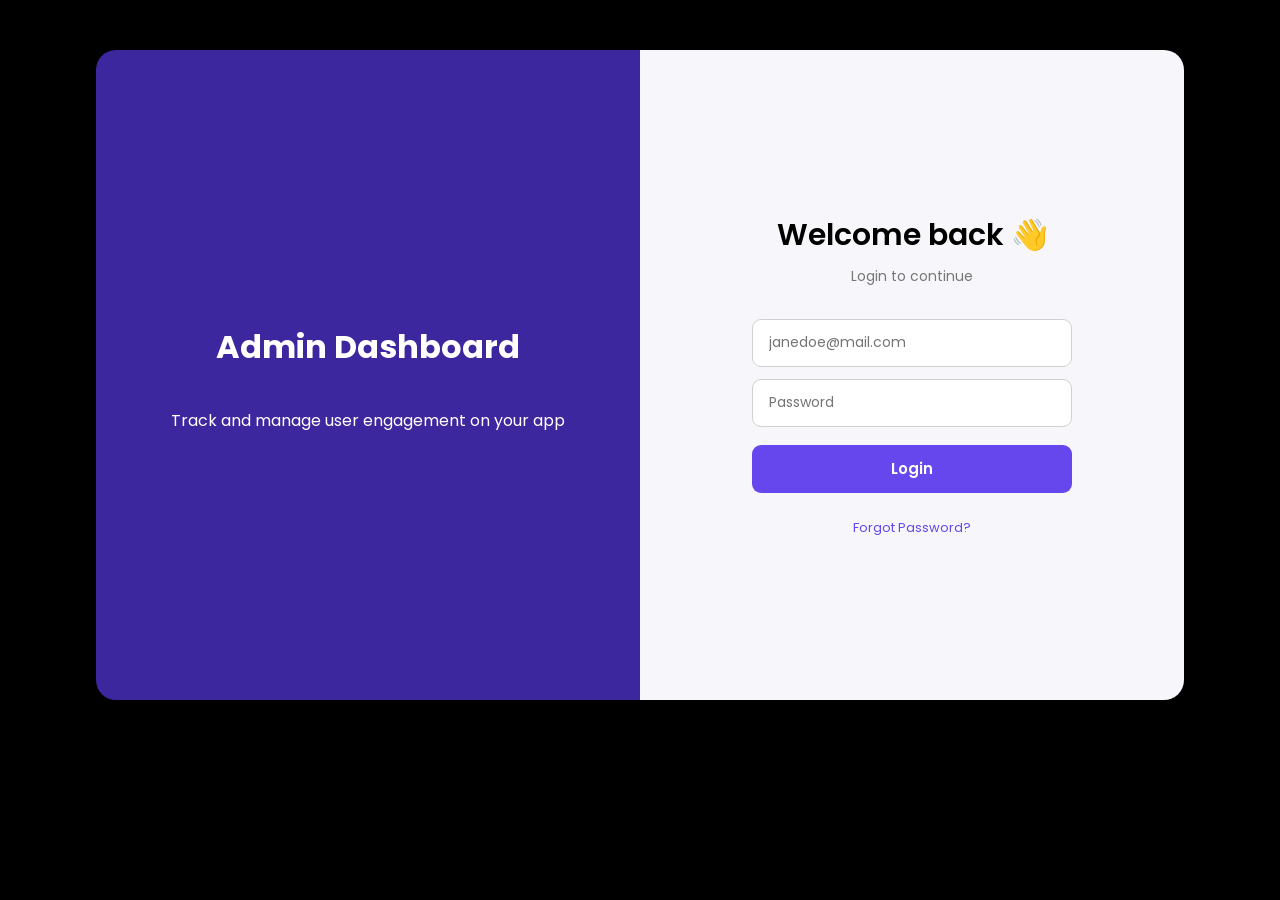
==== index.html @ 42b60faf "Add login page frontend" ====
<!DOCTYPE html>
<html>

<head >

    <title>Admin Dashboard</title>

    <link rel="preconnect" href="https://fonts.googleapis.com">

    <link rel="preconnect" href="https://fonts.gstatic.com" crossorigin>

    <link href="https://fonts.googleapis.com/css2?family=Poppins:wght@400;500;600;700&display=swap" rel="stylesheet">

    <link rel="stylesheet" href="style.css">

</head>

<body>

    <div class="container">

        <div class="left-section">

            <h1>Admin Dashboard</h1>

            <p>Track and manage user engagement on your app</p>

        </div>


        <div class="right-section">

            <h1>Welcome back 👋</h1>

            <p>Login to continue</p>

            <input type="email" placeholder="janedoe@mail.com">

            <input type="password" placeholder="Password">

            <button>Login</button>

            <a href="#">Forgot Password?</a>

        </div>

    </div>

</body>

</html>
---- style.css ----
* {
    box-sizing: border-box;
}

body {
    margin: 0;
    background-color: black;
    font-family: 'Poppins', sans-serif;
}

.container {
    width: 85%;
    height: 650px;
    margin: 50px auto;

    display: flex;

    border-radius: 20px;
    overflow: hidden;
}

.left-section {
    width: 50%;
    background-color: #3d279e;

    display: flex;
    flex-direction: column;
    justify-content: center;
    align-items: center;

    color: white;
}

.right-section {
    width: 50%;
    background-color: #f7f7fb;

    display: flex;
    flex-direction: column;
    justify-content: center;
    align-items: center;
}


.right-section h1 {
    margin: 0;
    font-size: 30px;
    font-weight: 600;
}

.right-section p {
    margin-top: 8px;
    margin-bottom: 32px;
    color: #777;
    font-size: 14px;
}


.right-section input {
    width: 320px;
    height: 48px;

    margin-bottom: 12px;

    border: 1px solid #d0d0d0;
    border-radius: 9px;

    padding: 0 16px;

    font-family: 'Poppins', sans-serif;
    font-size: 14px;

    box-sizing: border-box;
}

.right-section button {
    width: 320px;
    height: 48px;

    margin-top: 6px;

    border: none;
    border-radius: 9px;

    background-color: #6547ed;
    color: white;

    font-family: 'Poppins', sans-serif;
    font-size: 15px;
    font-weight: 600;

    cursor: pointer;
}


.right-section a {
    margin-top: 25px;

    color: #6547ed;
    text-decoration: none;

    font-size: 13px;
}
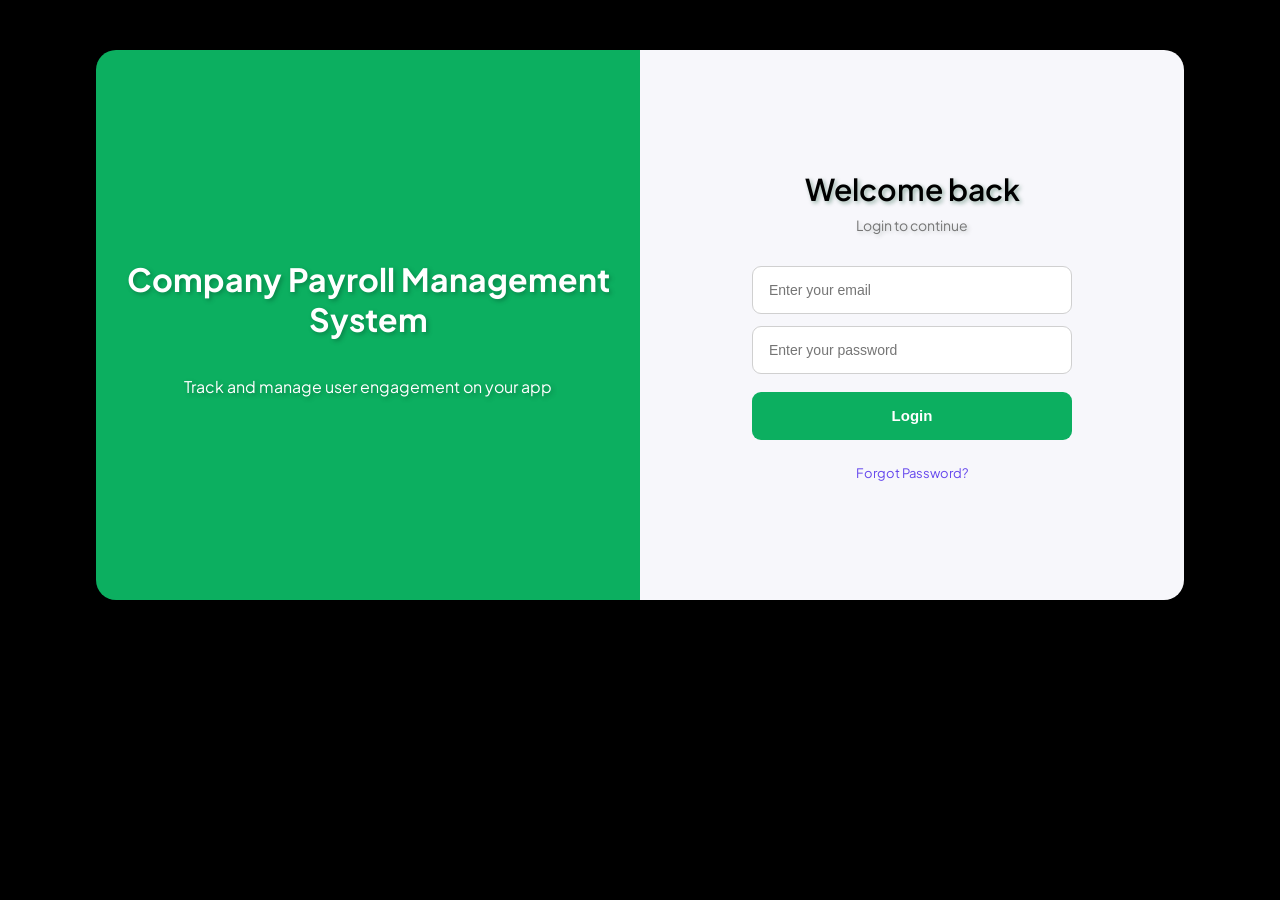
==== commit 80324ece: "Add dashboard updates and text shadow styling" ====
--- a/index.html
+++ b/index.html
@@ -3,14 +3,11 @@
 
 <head >
 
-    <title>Admin Dashboard</title>
-
-    <link rel="preconnect" href="https://fonts.googleapis.com">
-
-    <link rel="preconnect" href="https://fonts.gstatic.com" crossorigin>
-
-    <link href="https://fonts.googleapis.com/css2?family=Poppins:wght@400;500;600;700&display=swap" rel="stylesheet">
-
+    <title>Login</title>
+    <link rel="preconnect" href="https://fonts.googleapis.com" />
+  <link rel="preconnect" href="https://fonts.gstatic.com" crossorigin />
+  <link href="https://fonts.googleapis.com/css2?family=Plus+Jakarta+Sans:wght@300;400;500;600;700;800&display=swap" rel="stylesheet" />
+  <link rel="stylesheet" href="https://cdnjs.cloudflare.com/ajax/libs/font-awesome/6.0.0-beta3/css/all.min.css" />
     <link rel="stylesheet" href="style.css">
 
 </head>
@@ -21,7 +18,7 @@
 
         <div class="left-section">
 
-            <h1>Admin Dashboard</h1>
+            <h1>Company Payroll Management System</h1>
 
             <p>Track and manage user engagement on your app</p>
 
@@ -30,13 +27,13 @@
 
         <div class="right-section">
 
-            <h1>Welcome back 👋</h1>
+            <h1>Welcome back </h1>
 
             <p>Login to continue</p>
 
-            <input type="email" placeholder="janedoe@mail.com">
+            <input type="email" placeholder="Enter your email">
 
-            <input type="password" placeholder="Password">
+            <input type="password" placeholder="Enter your password">
 
             <button>Login</button>
 
--- a/style.css
+++ b/style.css
@@ -6,30 +6,40 @@
 body {
     margin: 0;
     background-color: black;
-    font-family: 'Poppins', sans-serif;
+      font-family:
+    "Plus Jakarta Sans",
+    system-ui,
+    -apple-system,
+    sans-serif;
+    user-select: none;
 }
 
 .container {
     width: 85%;
-    height: 650px;
+    height: 550px;
     margin: 50px auto;
-
     display: flex;
-
     border-radius: 20px;
     overflow: hidden;
 }
 
 .left-section {
     width: 50%;
-    background-color: #3d279e;
-
+    background-color:  #0caf60;
     display: flex;
     flex-direction: column;
     justify-content: center;
     align-items: center;
+    color: white;
+}
 
-    color: white;
+.left-section h1 {
+    text-align: center;
+    text-shadow: 2px 2px 4px rgba(6, 73, 40, 0.4);
+}
+
+.left-section p {
+    text-shadow: 2px 2px 4px rgba(6, 73, 40, 0.4);
 }
 
 .right-section {
@@ -45,12 +55,15 @@
 
 .right-section h1 {
     margin: 0;
+    text-shadow: 2px 2px 4px rgba(6, 73, 40, 0.4);
+    text-align: center;
     font-size: 30px;
     font-weight: 600;
 }
 
 .right-section p {
     margin-top: 8px;
+    text-shadow: 2px 2px 4px rgba(2, 33, 20, 0.2);
     margin-bottom: 32px;
     color: #777;
     font-size: 14px;
@@ -83,7 +96,7 @@
     border: none;
     border-radius: 9px;
 
-    background-color: #6547ed;
+    background-color:  #0caf60;
     color: white;
 
     font-family: 'Poppins', sans-serif;
